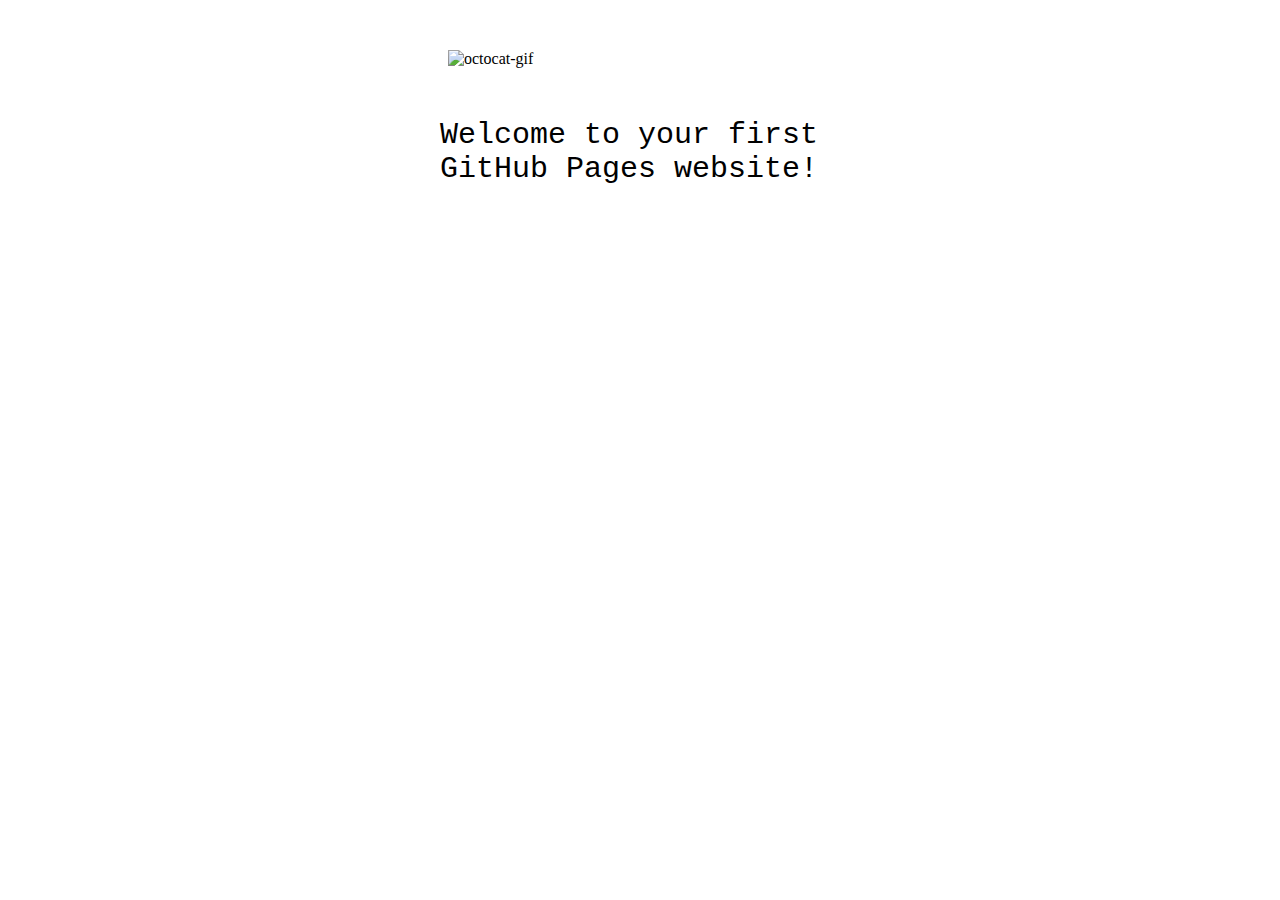
==== index.html @ e4d3bb84 "Initial commit" ====
<!DOCTYPE html>

<html>
<head>
  <meta http-equiv="Content-Type" content="text/html; charset=utf-8"/>
  <title>my-first-website</title>
  <LINK href="styles.css" rel="stylesheet" type="text/css">
</head>

<body>

<img src="https://octodex.github.com/images/daftpunktocat-thomas.gif" id="octocat" alt="octocat-gif" />

<!-- Change this code here by copy and pasting your template on line 15 -->
<p>Welcome to your first GitHub Pages website!</p>

</body>
</html>
---- styles.css ----
* {
  margin:0px;
  padding:0px;
}

#octocat {
  display: block;
  width:384px;
  margin: 50px auto;
}

p {
  display: block;
  width: 400px;
  margin: 50px auto;
  font: 30px Monaco,"Courier New","DejaVu Sans Mono","Bitstream Vera Sans Mono",monospace;
}
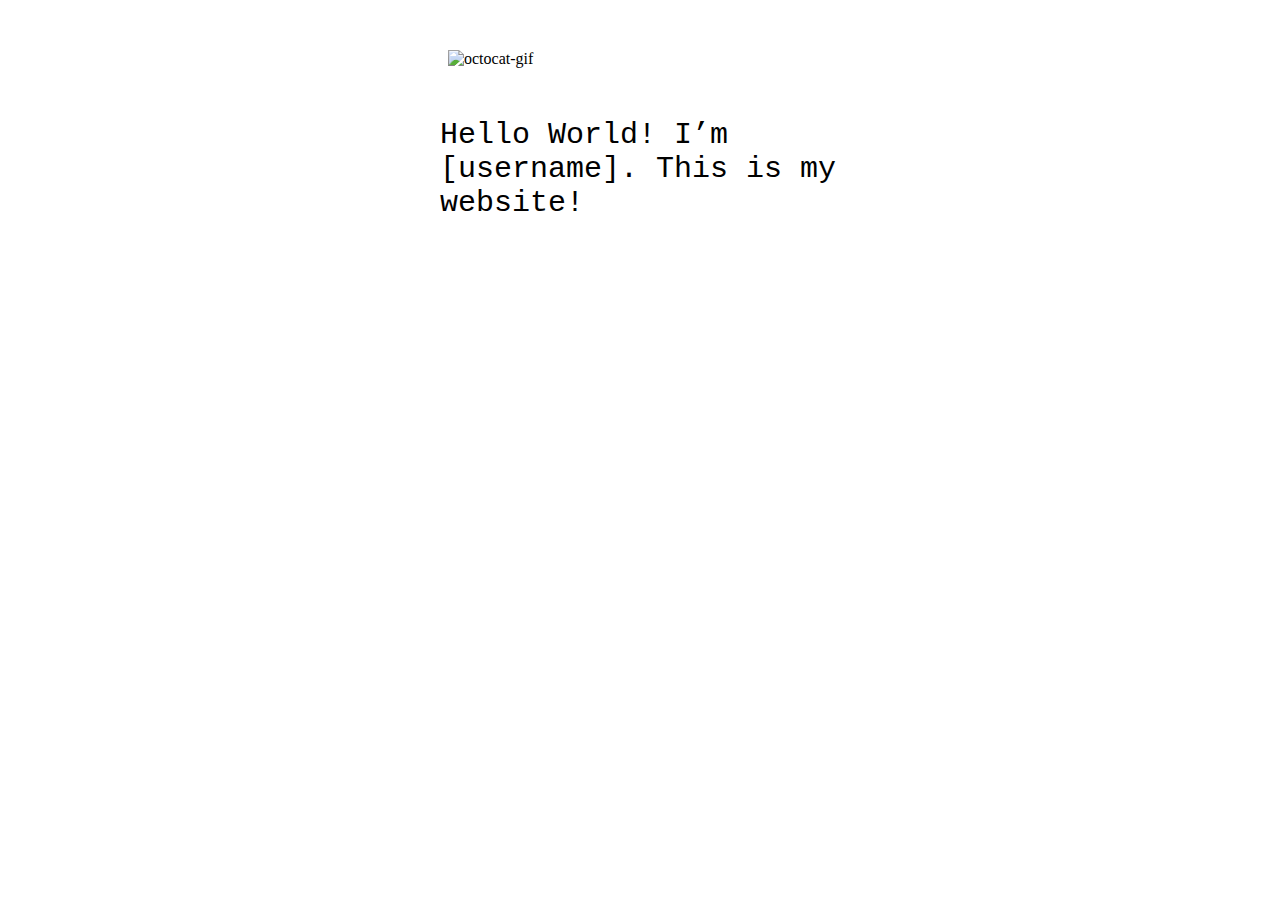
==== commit 8565f1c7: "Added introduction" ====
--- a/index.html
+++ b/index.html
@@ -12,7 +12,7 @@
 <img src="https://octodex.github.com/images/daftpunktocat-thomas.gif" id="octocat" alt="octocat-gif" />
 
 <!-- Change this code here by copy and pasting your template on line 15 -->
-<p>Welcome to your first GitHub Pages website!</p>
+<p>Hello World! I’m [username]. This is my website!</p>
 
 </body>
 </html>
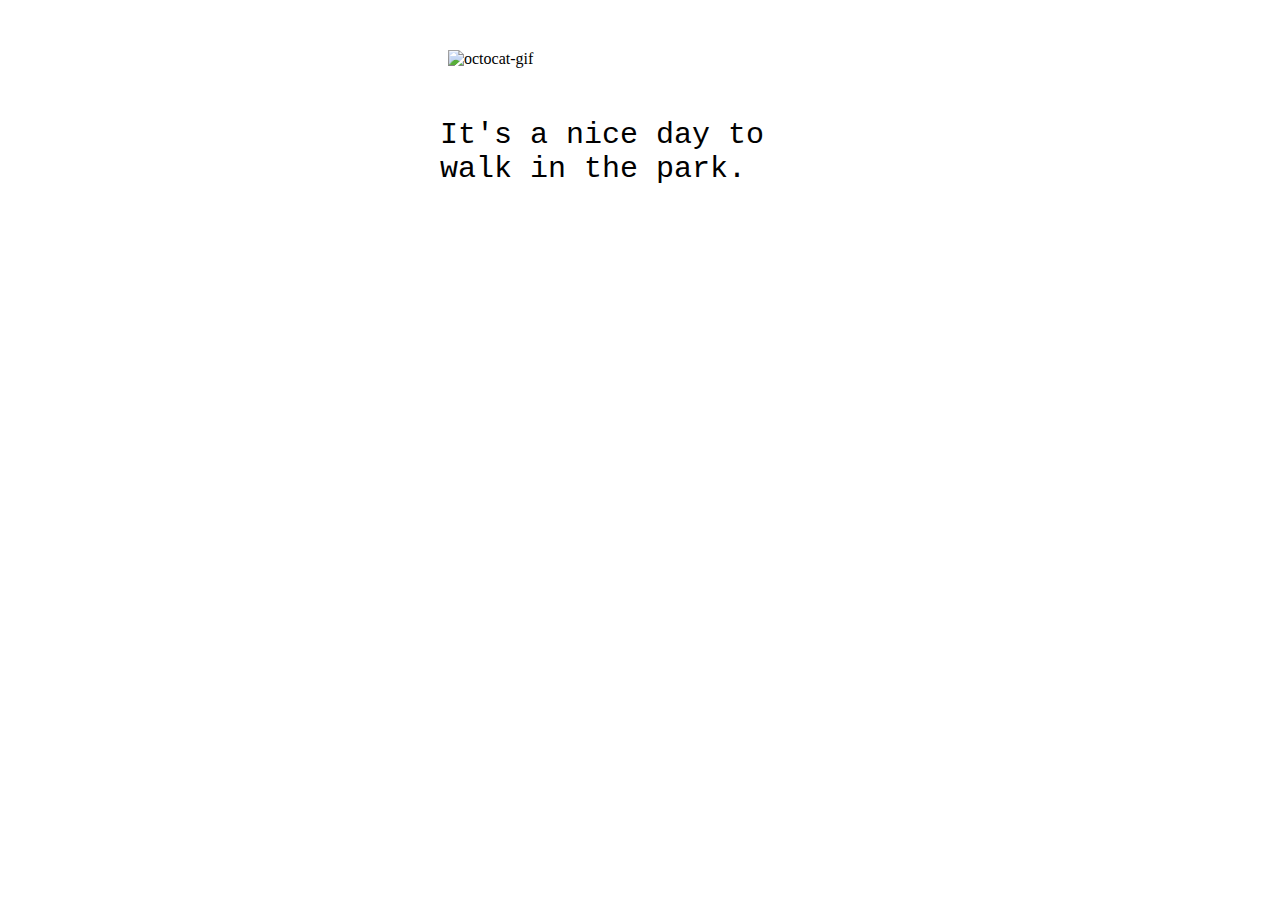
==== commit ffbb7841: "changed paragraph text" ====
--- a/index.html
+++ b/index.html
@@ -3,16 +3,15 @@
 <html>
 <head>
   <meta http-equiv="Content-Type" content="text/html; charset=utf-8"/>
-  <title>my-first-website</title>
+  <title>park walk</title>
   <LINK href="styles.css" rel="stylesheet" type="text/css">
 </head>
 
 <body>
 
 <img src="https://octodex.github.com/images/daftpunktocat-thomas.gif" id="octocat" alt="octocat-gif" />
-
-<!-- Change this code here by copy and pasting your template on line 15 -->
-<p>Hello World! I’m [username]. This is my website!</p>
+ 
+<p>It's a nice day to walk in the park.</p>
 
 </body>
 </html>
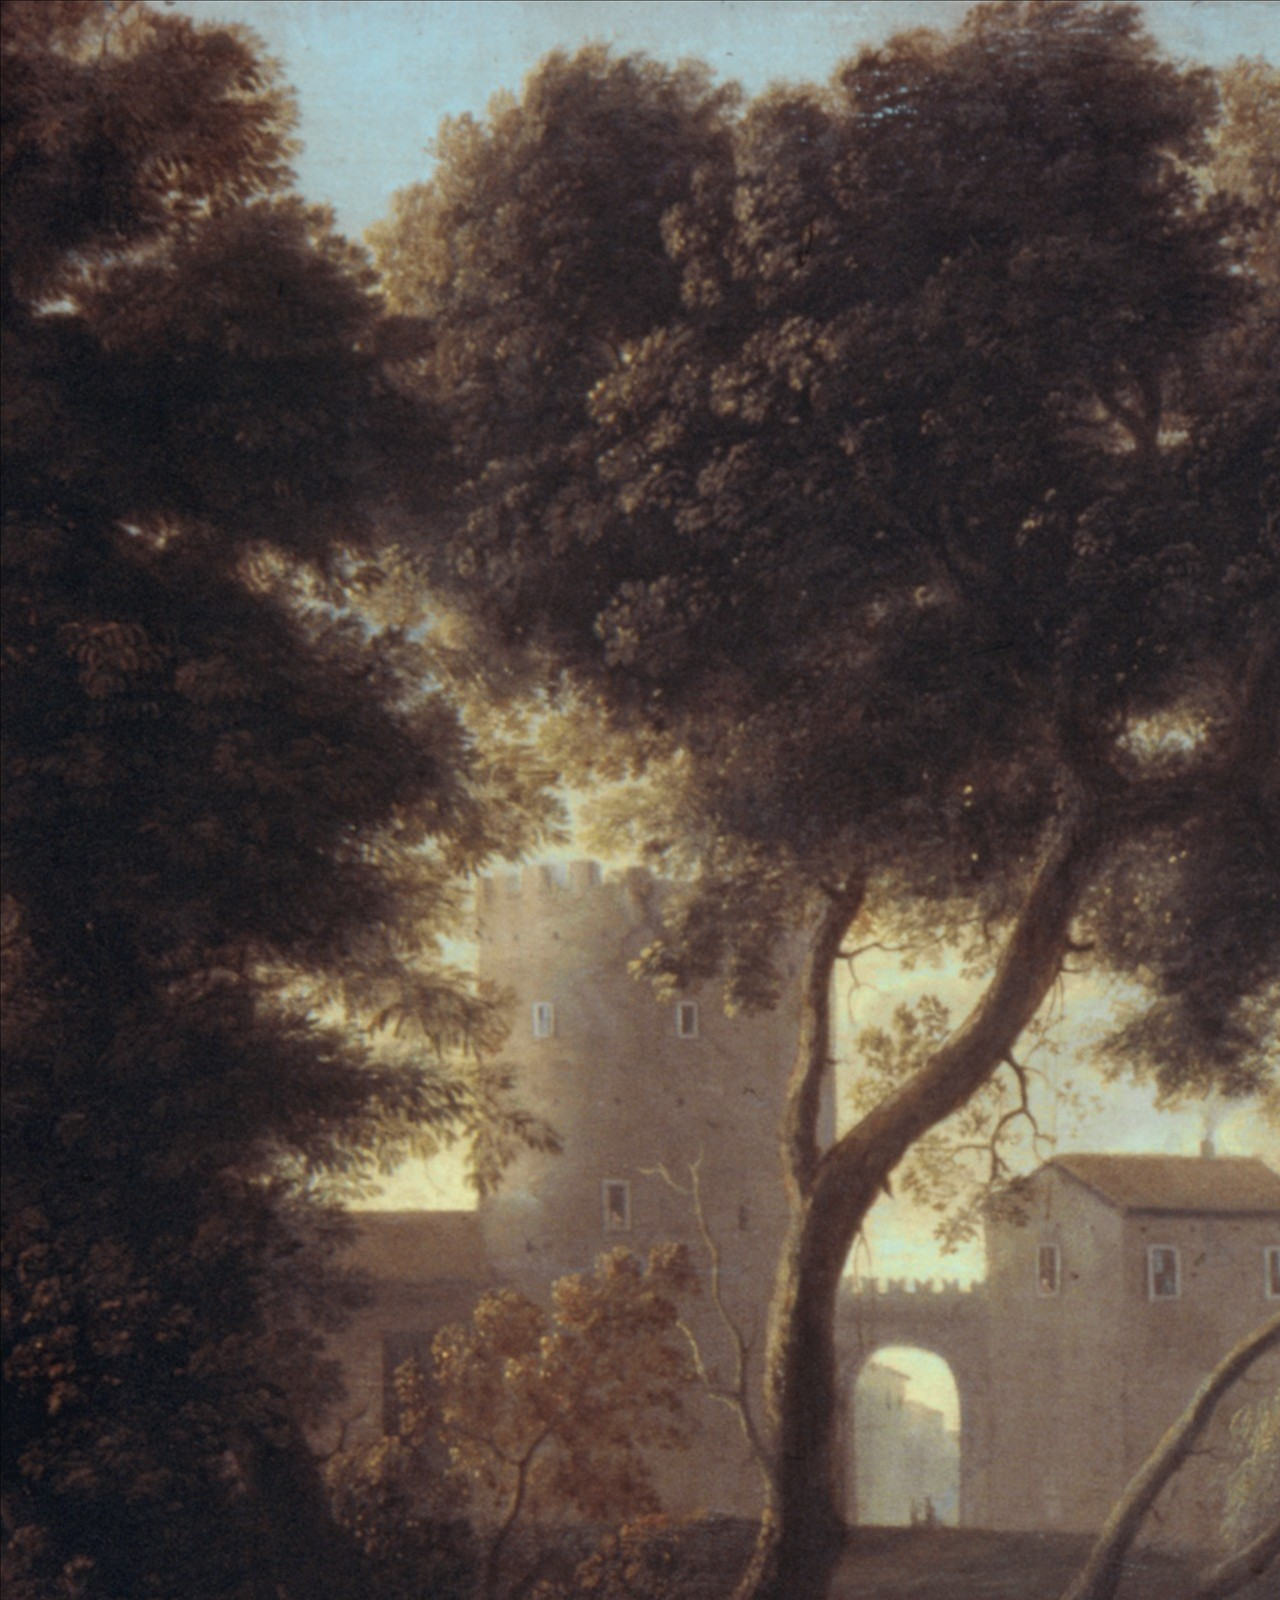
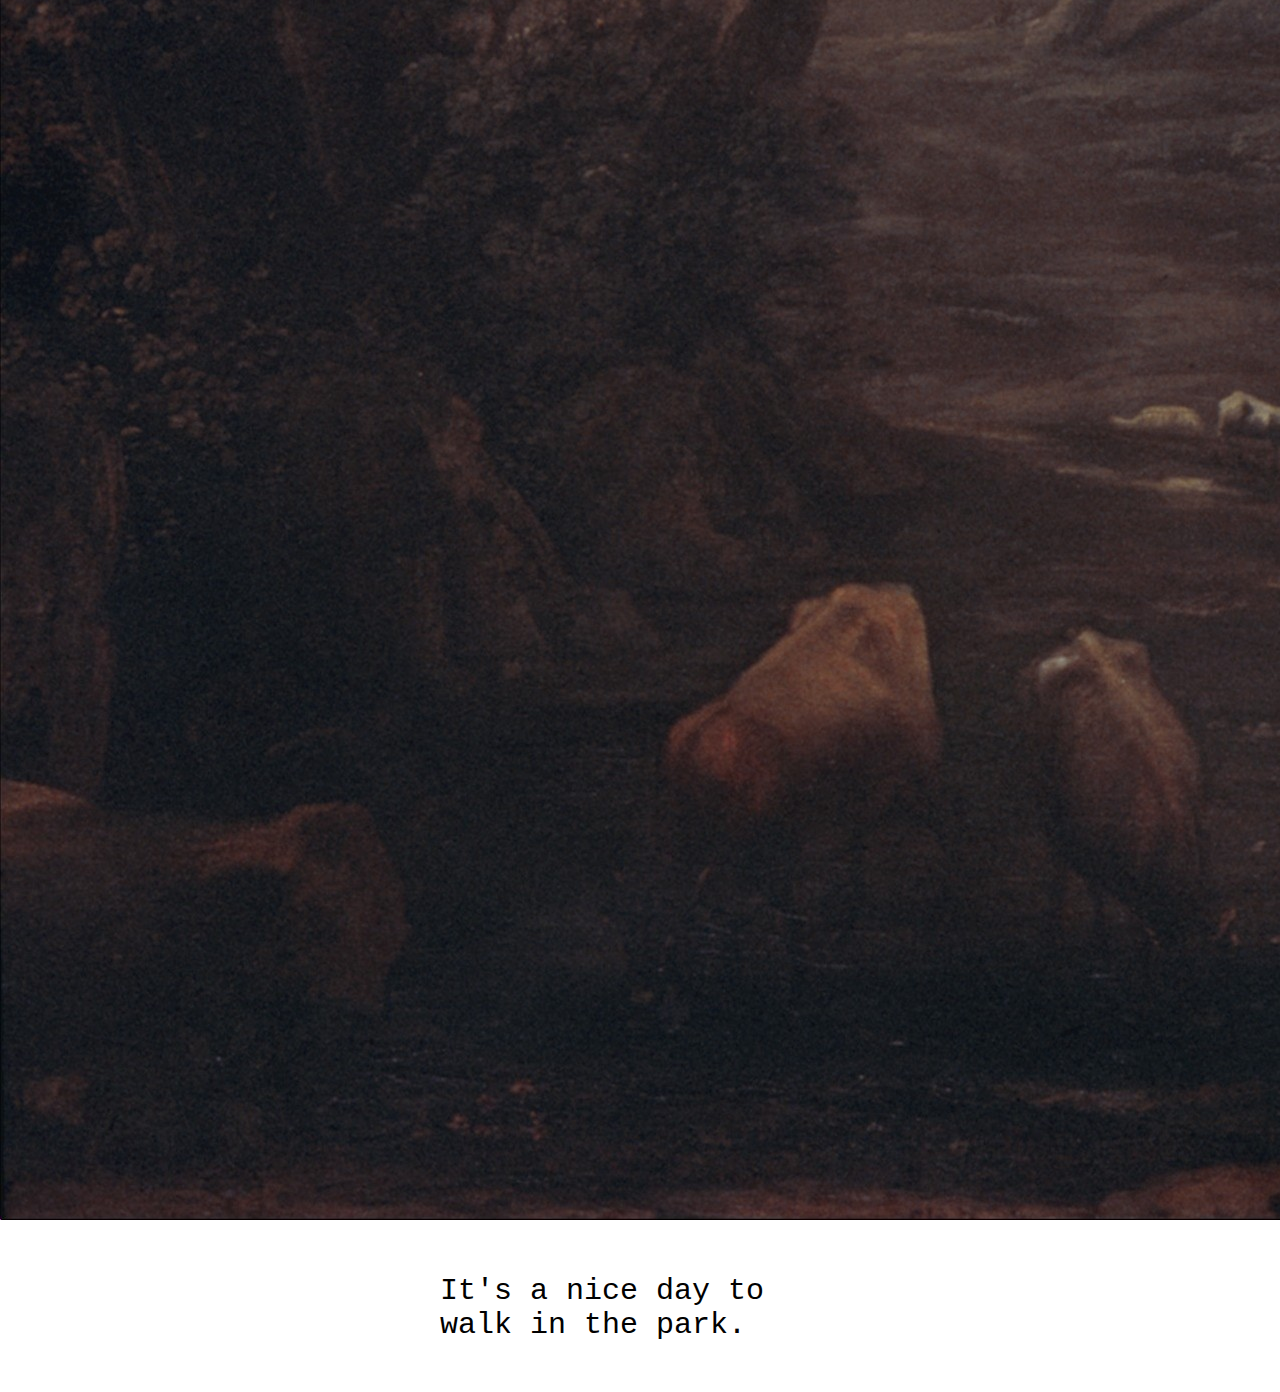
==== commit 2d6fc55b: "Update index.html" ====
--- a/index.html
+++ b/index.html
@@ -9,7 +9,7 @@
 
 <body>
 
-<img src="https://octodex.github.com/images/daftpunktocat-thomas.gif" id="octocat" alt="octocat-gif" />
+<img src="images/pastoral scene.jpg" id="painting" alt="painting" />
  
 <p>It's a nice day to walk in the park.</p>
 
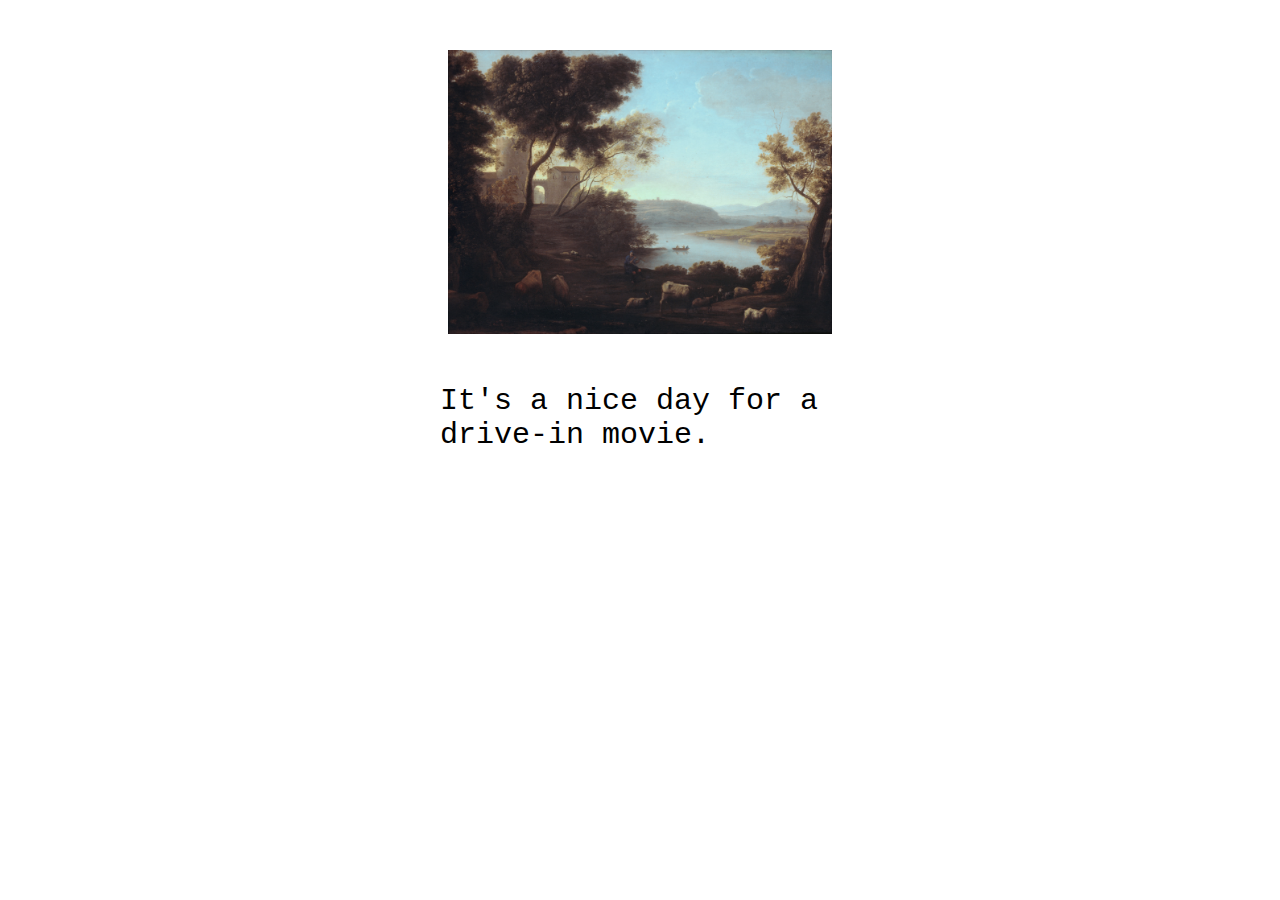
==== commit 20b351d2: "practicing commits" ====
--- a/index.html
+++ b/index.html
@@ -11,7 +11,7 @@
 
 <img src="images/pastoral scene.jpg" id="painting" alt="painting" />
  
-<p>It's a nice day to walk in the park.</p>
+<p>It's a nice day for a drive-in movie.</p>
 
 </body>
 </html>
--- a/styles.css
+++ b/styles.css
@@ -3,7 +3,7 @@
   padding:0px;
 }
 
-#octocat {
+#painting {
   display: block;
   width:384px;
   margin: 50px auto;
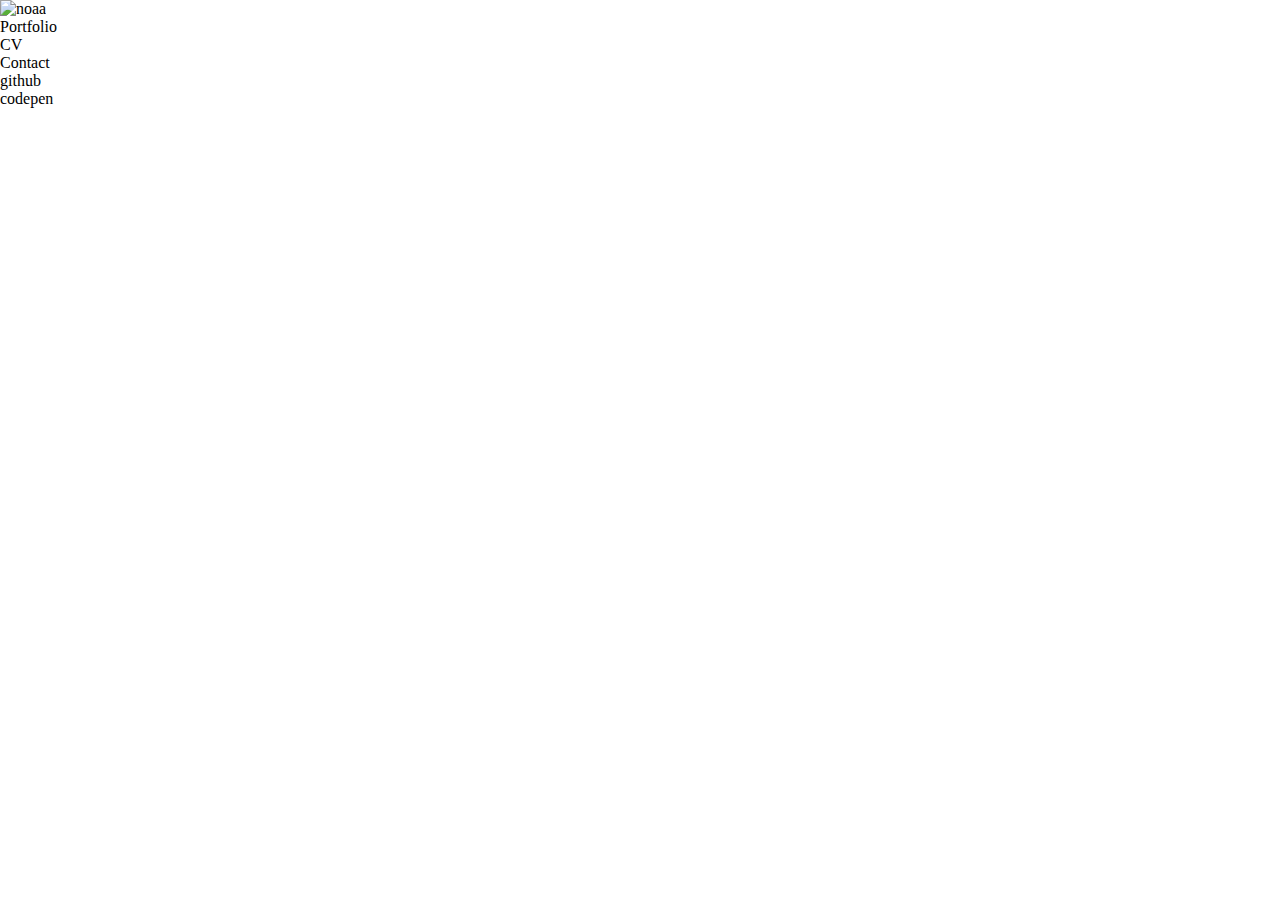
==== commit c63813db: "changed index" ====
--- a/index.html
+++ b/index.html
@@ -9,9 +9,21 @@
 
 <body>
 
-<img src="images/pastoral scene.jpg" id="painting" alt="painting" />
+<img src="images/noaa.jpg" id="noaa" alt="noaa" />
  
-<p>It's a nice day for a drive-in movie.</p>
+<ul>
+  <li>Portfolio</li>
+  <li>CV</li>
+  <li>Contact</li>
+</ul>
+
+<footer>
+  <ul>
+    <li>github</li>
+    <li>codepen</li>
+  </ul>
+</footer>
+
 
 </body>
 </html>
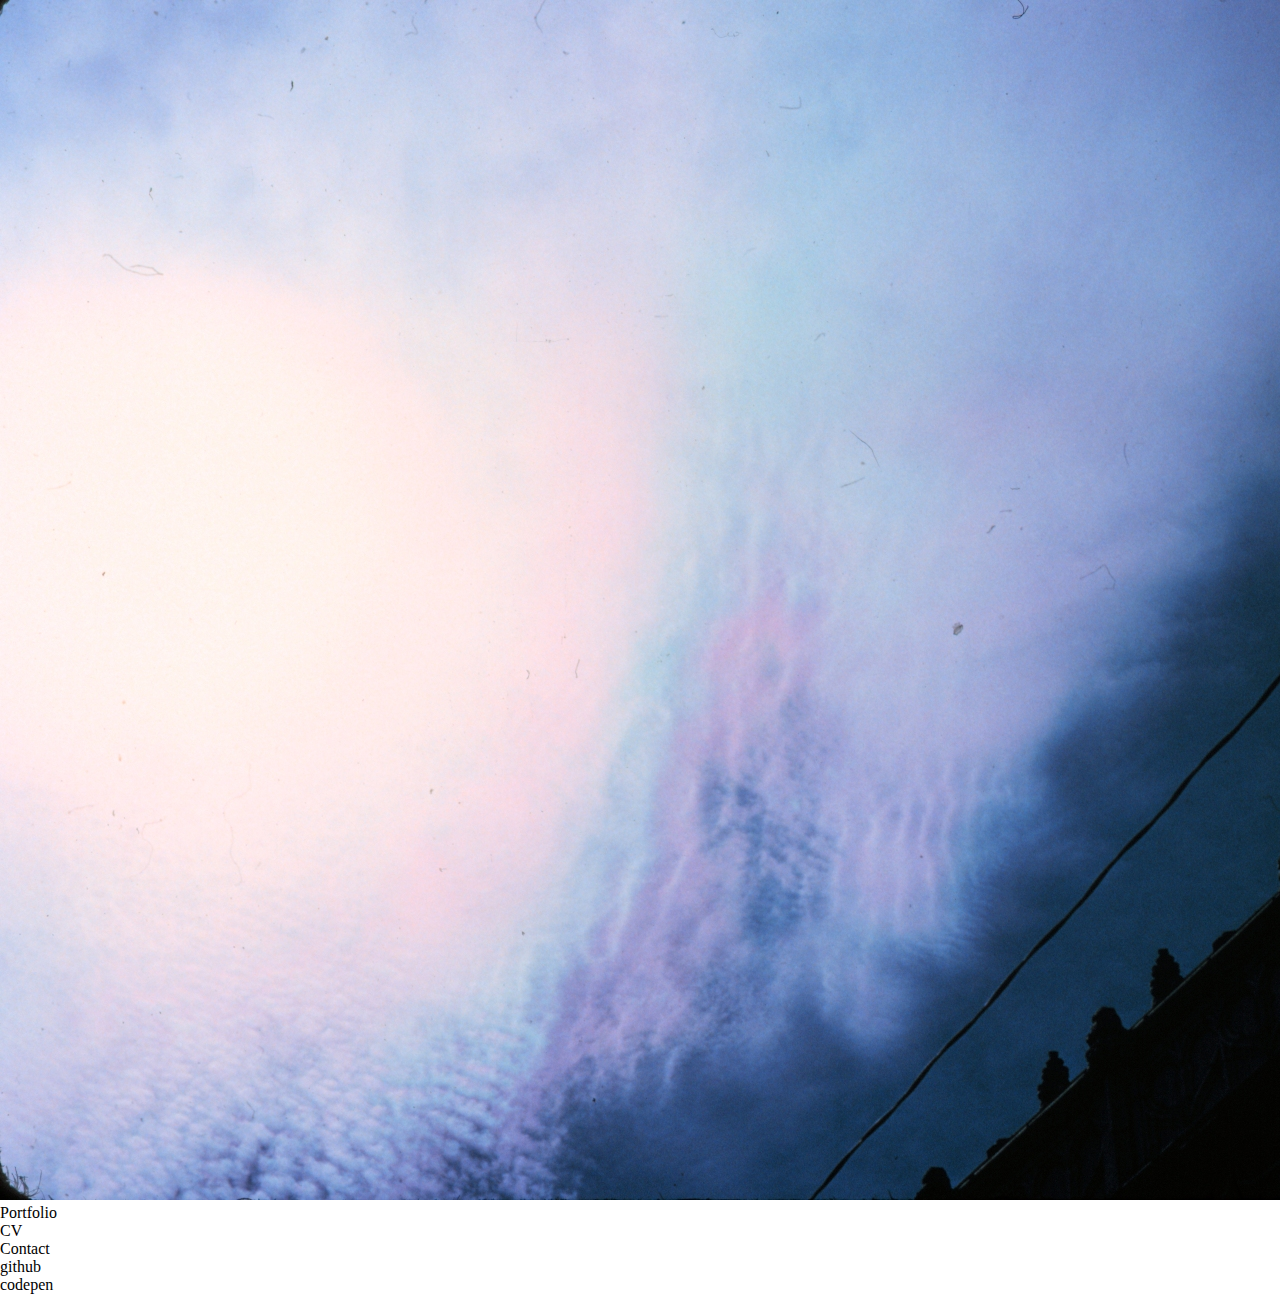
==== commit 1e549800: "experimenting" ====
--- a/index.html
+++ b/index.html
@@ -9,7 +9,7 @@
 
 <body>
 
-<img src="images/noaa.jpg" id="noaa" alt="noaa" />
+<img src="images/NOAA.jpg" id="noaa" alt="noaa" />
  
 <ul>
   <li>Portfolio</li>
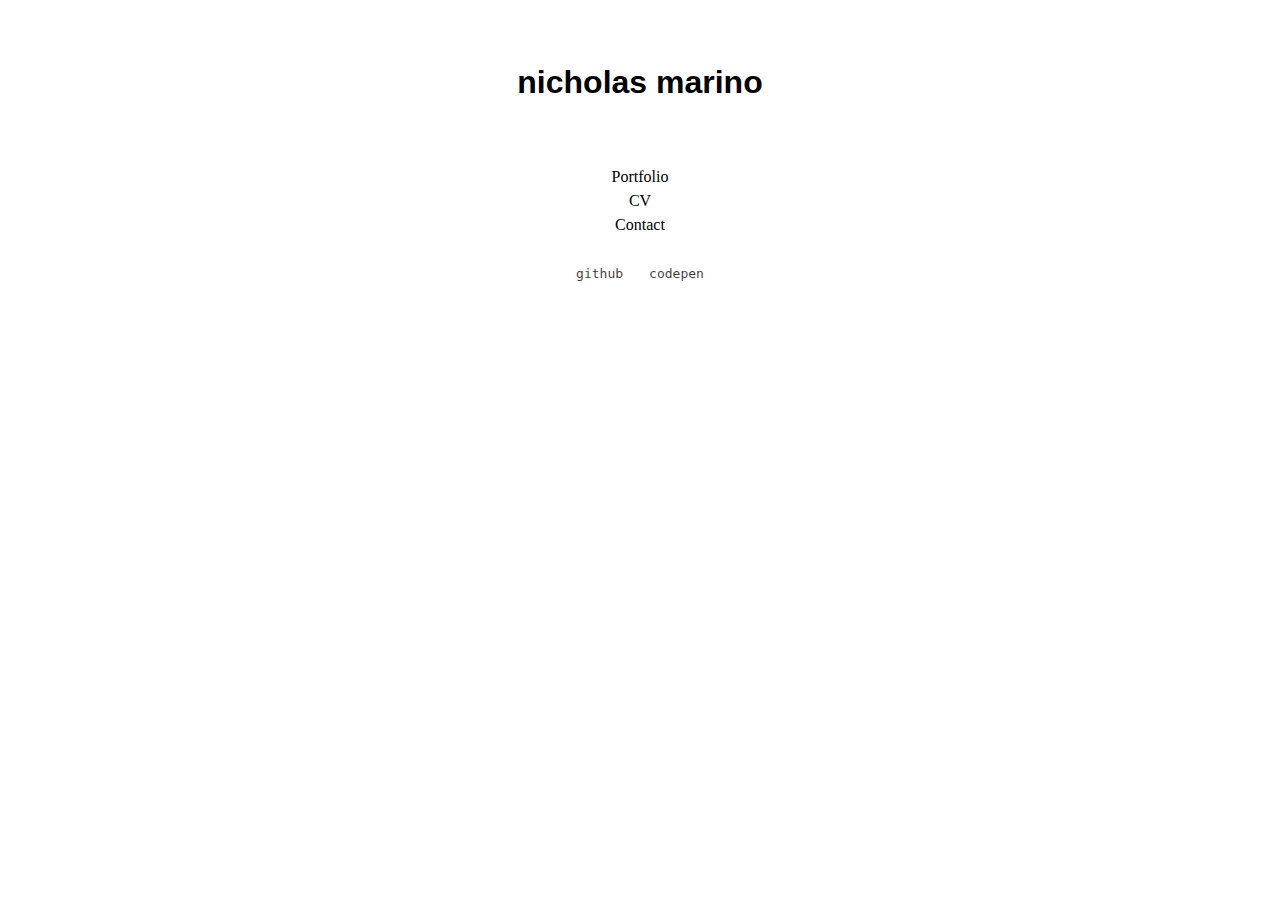
==== commit 20cfd1db: "temporary personal site" ====
--- a/index.html
+++ b/index.html
@@ -3,24 +3,26 @@
 <html>
 <head>
   <meta http-equiv="Content-Type" content="text/html; charset=utf-8"/>
-  <title>park walk</title>
+  <title>nsm</title>
   <LINK href="styles.css" rel="stylesheet" type="text/css">
 </head>
 
 <body>
+  <header>
+    <h1>nicholas marino</h1>
+  
+  </header>
 
-<img src="images/NOAA.jpg" id="noaa" alt="noaa" />
- 
-<ul>
-  <li>Portfolio</li>
-  <li>CV</li>
-  <li>Contact</li>
+<ul class="pages">
+  <li><a href="./portfolio.html">Portfolio</a></li>
+  <li><a href="./cv.html">CV</a></li>
+  <li><a href="./contact.html">Contact</a></li>
 </ul>
 
 <footer>
   <ul>
-    <li>github</li>
-    <li>codepen</li>
+    <li><a href="https://github.com/nsmarino/">github</a></li>
+    <li><a href="https://codepen.io/nsmarino">codepen</a></li>
   </ul>
 </footer>
 
--- a/styles.css
+++ b/styles.css
@@ -3,15 +3,55 @@
   padding:0px;
 }
 
-#painting {
-  display: block;
-  width:384px;
-  margin: 50px auto;
+body {
+  background: url("https://raw.githubusercontent.com/nsmarino/nsmarino.github.io/master/images/NOAA.jpg");
 }
 
-p {
+header {
+  font-family: sans-serif;
+  text-align: center;
+  margin-top: 5%;
+}
+
+a {
+  color: #000;
+  text-decoration: none;
+}
+
+.pages {
+  text-align: center;
+  list-style-type: none;
+  font-family: fantasy;
+  line-height: 1.5em;
+  margin-top: 5%;
+
+}
+
+.pages li {
   display: block;
-  width: 400px;
-  margin: 50px auto;
-  font: 30px Monaco,"Courier New","DejaVu Sans Mono","Bitstream Vera Sans Mono",monospace;
+  width: 10em;
+  margin: auto;
+
 }
+
+.pages li:hover {
+  background-color: lightgoldenrodyellow;
+}
+
+footer ul {
+  display: flex;
+  justify-content: center;
+  list-style-type: none;
+  text-align: center;
+  padding: 1em;
+}
+
+footer ul li {
+  padding: 1em;
+  font-family: monospace;
+  opacity: .75;
+}
+
+footer ul li:hover {
+  opacity: 1;
+}